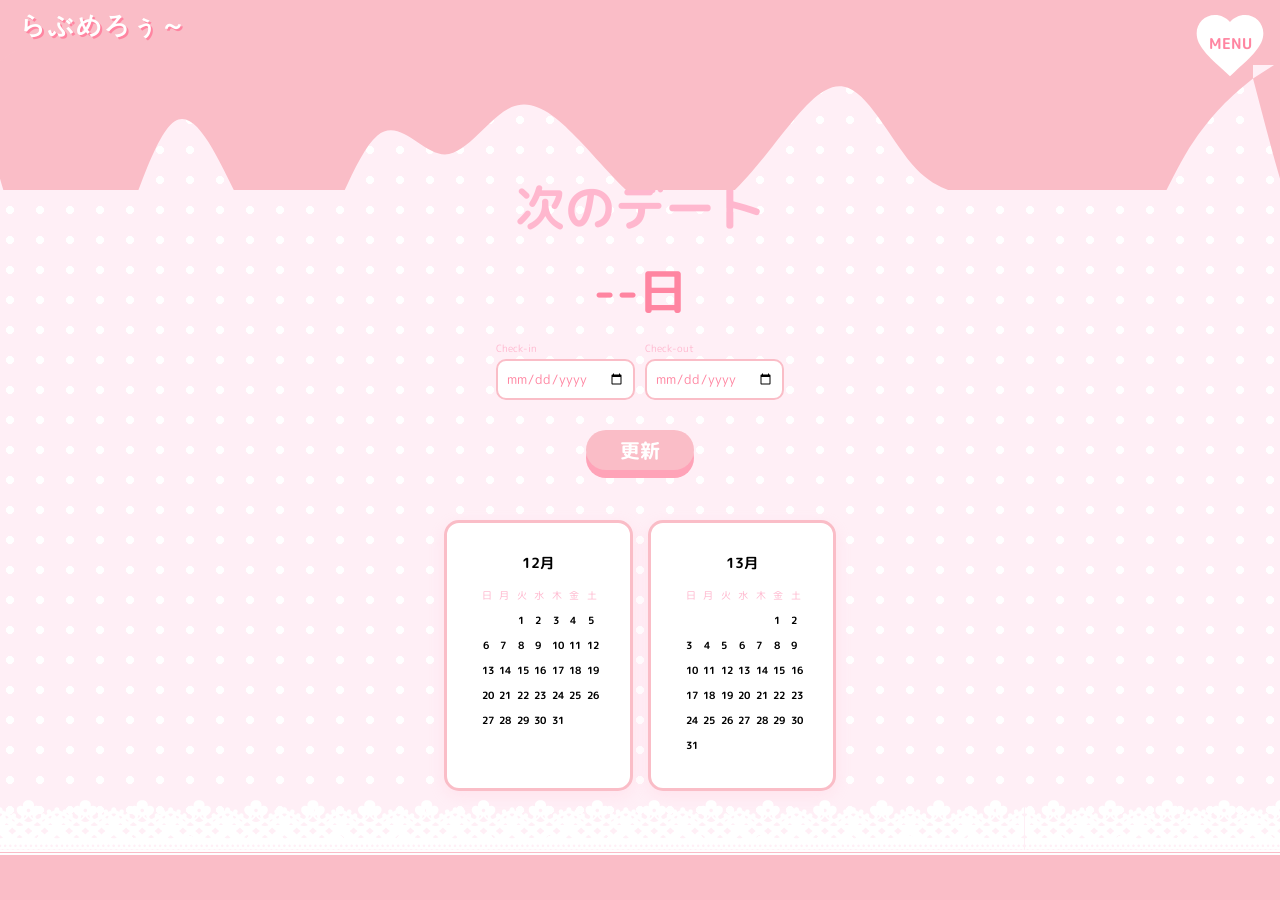
==== date.html @ 809a6133 "Add files via upload" ====
<!DOCTYPE html>
<html lang="ja">
<head>
    <meta charset="UTF-8">
    <meta name="viewport" content="width=device-width, initial-scale=1.0">
    <title>date 💗</title>
    <link href="https://fonts.googleapis.com/css2?family=M+PLUS+Rounded+1c:wght@500;700&display=swap" rel="stylesheet">
    <link rel="stylesheet" href="style.css">
</head>

<body class="date-page">
<header class="home-top-header">
    <div class="home-header-content">
        <span class="home-header-title">らぶめろぅ～</span>
    </div>
    <button id="open-menu-btn" class="menu-open-button">MENU</button>
</header>

<div id="menu-modal" class="menu-overlay">
    <div class="menu-window">
        <h2 class="menu-title">Menu</h2>
        <ul class="menu-list">
            <li><a href="home.html" class="current">ホーム</a></li>
            <li><a href="date.html" class="current">次のデート</a></li>
            <li><a href="#">行きたいところ</a></li>
            <li><a href="#">思い出</a></li>
            <li><a href="#">目標</a></li>
            <li><a href="#">貯金</a></li>
            <li><a href="#">プロフ</a></li>
            <li><a href="#">お問い合わせ</a></li>
        </ul>
        <button id="close-btn" class="close-circle">×</button>
    </div>
</div>

<main class="date-main">
    <p class="countdown-label">次のデート</p>
    
    <div class="countdown-card">
        <p class="countdown-days"><span id="days-left">--</span>日</p>
        <div class="booking-inputs">
            <div class="input-group">
                <label>Check-in</label>
                <input type="date" id="check-in">
            </div>
            <div class="input-group">
                <label>Check-out</label>
                <input type="date" id="check-out">
            </div>
        </div>
        <button onclick="updateCountdown()" class="update-btn" id="update-btn">更新</button>
        <div class="calendar-wrapper">
            <div id="calendar-1" class="calendar-box">1月（仮）</div>
            <div id="calendar-2" class="calendar-box">2月（仮）</div>
        </div>
    </div>
</main>

<div class="bottom-lace"></div>
<div class="bottom-header"></div>

<script>
    const openBtn = document.getElementById('open-menu-btn');
    const closeBtn = document.getElementById('close-btn');
    const menuModal = document.getElementById('menu-modal');

    openBtn.addEventListener('click', () => { menuModal.style.display = 'flex'; });
    closeBtn.addEventListener('click', () => { menuModal.style.display = 'none'; });

    menuModal.addEventListener('click', (e) => {
        if (e.target === menuModal) menuModal.style.display = 'none';
    });

    // 🌸 カレンダーの中身を自動で作る魔法
function createCalendar(id, year, month) {
    const wrapper = document.getElementById(id);
    if (!wrapper) return;

    const date = new Date(year, month, 1);
    const monthName = (month + 1) + "月"; // 1月、2月という表示
    
    let html = `<h4 style="margin:0 0 10px 0; font-size:14px;">${monthName}</h4>`;
    html += '<table style="width:100%; border-collapse:collapse; font-size:10px;">';
    html += '<tr style="color:#ffb7ce;"><td>日</td><td>月</td><td>火</td><td>水</td><td>木</td><td>金</td><td>土</td></tr><tr>';

    // 1日の曜日まで空白を作る
    for (let i = 0; i < date.getDay(); i++) {
        html += '<td></td>';
    }

    // 日にちを埋める
    const currentMonth = date.getMonth();
    while (date.getMonth() === currentMonth) {
        if (date.getDay() === 0 && date.getDate() !== 1) {
            html += '</tr><tr>';
        }
        html += `<td style="padding:4px; font-weight:bold;">${date.getDate()}</td>`;
        date.setDate(date.getDate() + 1);
    }
    html += '</tr></table>';
    wrapper.innerHTML = html;
}

// ✨ ページが読み込まれたら実行するよ！
    window.onload = function() {
    const today = new Date();
    // 1つ目の箱に今月、2つ目の箱に翌月を表示
    createCalendar('calendar-1', today.getFullYear(), today.getMonth());
    createCalendar('calendar-2', today.getFullYear(), today.getMonth() + 1);
};

// 🌸 日付のカウントダウンを計算する魔法（これを追加！）
function updateCountdown() {
    const checkIn = document.getElementById('check-in').value;
    if (!checkIn) {
        alert("日付を選んでね！💗");
        return;
    }

    const targetDate = new Date(checkIn);
    const today = new Date();
    
    // 時刻を 00:00:00 にリセットして「日にち」だけで計算するよ
    today.setHours(0, 0, 0, 0);
    targetDate.setHours(0, 0, 0, 0);

    // 💡 ミリ秒の差を計算して、日にちに変換！
    const diffTime = targetDate - today;
    const diffDays = Math.ceil(diffTime / (1000 * 60 * 60 * 24));

    const display = document.getElementById('days-left');
    
    if (diffDays > 0) {
        display.innerText = diffDays;
    } else if (diffDays === 0) {
        display.innerText = "0 (今日だよ！)";
    } else {
        display.innerText = "--";
        alert("過去の日付になっちゃってるよ💦");
    }
}
</script>
</body>
</html>
---- style.css ----
@charset "UTF-8";
/*🩷ー🩷ー🩷ー🩷ー🩷ー🩷ー🩷ー🩷ー🩷ー🩷ー🩷ー🩷ー🩷ー🩷ー🩷ー🩷ー🩷ー🩷ー🩷*/

/*ーーーーーーー*/
/*🟥全ページ🟥*/
/*ーーーーーーー*/

/*🩷ー🩷ー🩷ー🩷ー🩷ー🩷ー🩷ー🩷ー🩷ー🩷ー🩷ー🩷ー🩷ー🩷ー🩷ー🩷ー🩷ー🩷ー🩷*/
/*🟦サイト全体の文字を全部かわいくする魔法*/
* {
    /*👇余計な隙間を全部ゼロにするーーーーーーーーーーー👇*/
    margin: 0;
    padding: 0;
    box-sizing: border-box;
    /*🟨ーーーーーーーーーーーーーーーーーーーーーーー🟨*/

    /*👇フォントを可愛くーーーーーーーーーーーーーーー👇*/
    font-family: 'M PLUS Rounded 1c', "Hiragino Maru Gothic ProN", "Meiryo", sans-serif;
    /*🟨ーーーーーーーーーーーーーーーーーーーーーーー🟨*/
}

/*🟦マウスの矢印をハートにする魔法*/
html, body {
    /* ネットで拾った可愛いハートの画像（.cur または .png）を指定してね */
    /* 32pxくらいの小さい画像がおすすめ！ */
    cursor: url('image/miku01a.ani'), auto;
}

/*🟦ボタンの上で「指マーク」 */
button, input, a {
    cursor: pointer;
}
/*🩷ー🩷ー🩷ー🩷ー🩷ー🩷ー🩷ー🩷ー🩷ー🩷ー🩷ー🩷ー🩷ー🩷ー🩷ー🩷ー🩷ー🩷ー🩷*/

/*ーーーーーーーー*/
/*🟥indx.html🟥*/
/*ーーーーーーーー*/

/*🩷ー🩷ー🩷ー🩷ー🩷ー🩷ー🩷ー🩷ー🩷ー🩷ー🩷ー🩷ー🩷ー🩷ー🩷ー🩷ー🩷ー🩷ー🩷*/
/*🟦背景*/
body.login-page {
    /*👇背景の色ーーーーーーーーーーーーーーーーーーー👇*/
    background-color: #ffeff6;
    /*🟨ーーーーーーーーーーーーーーーーーーーーーーー🟨*/

    /*👇画面の上下左右、どこにも隙間がないピンクの空間👇*/
    margin: 0;     /*外側の余白をゼロに*/
    padding: 0;    /*内側の余白をゼロに*/
    width: 100%;   /*横幅をいっぱいに*/
    height: 100vh; /*高さを画面に合わせる*/
    /*🟨ーーーーーーーーーーーーーーーーーーーーーーー🟨*/

    /*👇Flexboxー自動で真ん中寄せ・整列ーセットーーー👇*/
    display: flex;           /*レイアウトの自由な並べ替えできるようになる */
    flex-direction: column;  /*中身を「縦」に並べる*/
    justify-content: center; /*★左右のど真ん中に並べる*/
    align-items: center;     /*★上下のど真ん中に並べる*/
    padding-top: 20px;       /*箱の内側の上のスキマ（余白）*/
    padding-bottom: 20px;    /*箱の内側の下のスキマ（余白）*/
    gap: 0px;                /*各パーツの間のスキマ */
    /*🟨ーーーーーーーーーーーーーーーーーーーーーーー🟨*/

    /*👇白い水玉模様（ドット）をつくるーーーーーーーー👇*/
    /*radial-gradient：円形のグラデーション*/
    /*#ffffff 20%：白い水玉模様の水玉の部分*/
    /*transparent 20%：透明な部分。これによって背景のピンクが見える*/
    background-image: radial-gradient(#ffffff 20%, transparent 20%);
    background-size: 30px 30px;   /*水玉模様の大きさ 上下、左右*/
    background-position: center;  /*水玉模様のスタート位置　真ん中から*/
    background-repeat: repeat;    /*水玉模様を縦にも横にも繰り返す*/
    background-attachment: fixed; /*画面に固定してスクロールしても動かないようにする*/
    /*🟨ーーーーーーーーーーーーーーーーーーーーーーー🟨*/
}
/*🩷ー🩷ー🩷ー🩷ー🩷ー🩷ー🩷ー🩷ー🩷ー🩷ー🩷ー🩷ー🩷ー🩷ー🩷ー🩷ー🩷ー🩷ー🩷*/

/*🩷ー🩷ー🩷ー🩷ー🩷ー🩷ー🩷ー🩷ー🩷ー🩷ー🩷ー🩷ー🩷ー🩷ー🩷ー🩷ー🩷ー🩷ー🩷*/
/*🟦看板（ヘッダー）の中の文字*/
.header-title {
    color: white;
    font-size: 25px;
    font-weight: bold;
    font-family: 'Courier New', Courier, monospace; /* ちょっとレトロなフォント */
    letter-spacing: 2px;
    text-shadow: 2px 2px 0px #ff85a1; /* 文字にピンクの影をつけてクッキリ */
}

/*🟦一番上の看板（ヘッダー）*/
.top-header {
    /*👇看板の場所決めーセットーーーーーーーーーーーー👇*/
    position: fixed; /*画面のその場所にパーツを固定する*/
    top: 0;
    left: 0;
    /*🟨ーーーーーーーーーーーーーーーーーーーーーーー🟨*/

    /*👇看板の大きさと色ーーーーーーーーーーーーーーー👇*/
    width: 100%;                         /*看板の横幅*/
    height: 50px;                        /*看板の高さ*/
    background-color: #fabdc7;         /*看板の背景色*/
    border-bottom: 5px double #ffffff; /*看板の下のフチに線を引く*/
    /*🟨ーーーーーーーーーーーーーーーーーーーーーーー🟨*/

    /*👇Flexboxー自動で真ん中寄せ・整列ーセットーーー👇*/
    display: flex;                       /*きれいに並べる*/
    justify-content: center;             /*★左右のど真ん中に並べる*/
    align-items: center;                 /*★上下のど真ん中に並べる*/
    z-index: 1000;                       /*重なり順（手前か奥か） 数字が大きいほど手前*/
    /*🟨ーーーーーーーーーーーーーーーーーーーーーーー🟨*/
}

/*🟦一番下の看板（ヘッダー）*/
.bottom-header {
    /*👇看板の場所決めーセットーーーーーーーーーーーー👇*/
    position: fixed; /*画面のその場所にパーツを固定する*/
    bottom: 0;
    left: 0;
    /*🟨ーーーーーーーーーーーーーーーーーーーーーーー🟨*/

    /*👇看板の大きさと色ーーーーーーーーーーーーーーー👇*/
    width: 100%;
    height: 50px;
    background-color: #fabdc7;
    border-top: 5px double #ffffff; /* 💡 上側に白い線を引く */
    /*🟨ーーーーーーーーーーーーーーーーーーーーーーー🟨*/

    /*👇Flexboxー自動で真ん中寄せ・整列ーセットーーー👇*/
    display: flex;                       /*きれいに並べる*/
    justify-content: center;             /*★左右のど真ん中に並べる*/
    align-items: center;                 /*★上下のど真ん中に並べる*/
    z-index: 1000;                       /*重なり順（手前か奥か） 数字が大きいほど手前*/
    /*🟨ーーーーーーーーーーーーーーーーーーーーーーー🟨*/
}

/*🩷ー🩷ー🩷ー🩷ー🩷ー🩷ー🩷ー🩷ー🩷ー🩷ー🩷ー🩷ー🩷ー🩷ー🩷ー🩷ー🩷ー🩷ー🩷*/

/*🩷ー🩷ー🩷ー🩷ー🩷ー🩷ー🩷ー🩷ー🩷ー🩷ー🩷ー🩷ー🩷ー🩷ー🩷ー🩷ー🩷ー🩷ー🩷*/
/*🟦看板の「下」にレースをつける*/
.top-lace {
    /*👇レースの場所決めーセットーーーーーーーーーーー👇*/
    position: fixed;      /* 画面に固定する魔法 */
    top: 50px;
    left: 0;
    z-index: 1100;        /*重なり順（手前か奥か） 数字が大きいほど手前*/
    /*🟨ーーーーーーーーーーーーーーーーーーーーーーー🟨*/

    /*👇レースの見せ方セットーーーーーーーーーーーーー👇*/
    width: 100%;          /* 横幅いっぱい */
    height: 50px;         /* レースの高さ*/
    background-image: url("image/Lace.png");
    background-repeat: repeat-x; /*レースをX（横）に繰り返す*/
    background-size: auto 100%;  /*レースの高さを指定したエリアにピッタリ合わせる*/
    /*🟨ーーーーーーーーーーーーーーーーーーーーーーー🟨*/
    
    transform: scaleY(-1); /*上下に反転*/
    pointer-events: none; /* マウスが当たってもここには何もないと判断する*/
}

/*🟦看板の「上」にレースをつける*/
.bottom-lace {
    /*👇レースの場所決めーセットーーーーーーーーーーー👇*/
    position: fixed;      /* 画面に固定する魔法 */
    bottom: 50px;
    left: 0;
    z-index: 1100;        /*重なり順（手前か奥か） 数字が大きいほど手前*/
    /*🟨ーーーーーーーーーーーーーーーーーーーーーーー🟨*/

    /*👇レースの見せ方セットーーーーーーーーーーーーー👇*/
    width: 100%;          /* 横幅いっぱい */
    height: 50px;         /* レースの高さ*/
    background-image: url("image/Lace.png");
    background-repeat: repeat-x; /*レースをX（横）に繰り返す*/
    background-size: auto 100%;  /*レースの高さを指定したエリアにピッタリ合わせる*/
    /*🟨ーーーーーーーーーーーーーーーーーーーーーーー🟨*/
    
    pointer-events: none; /* マウスが当たってもここには何もないと判断する*/
}
/*🩷ー🩷ー🩷ー🩷ー🩷ー🩷ー🩷ー🩷ー🩷ー🩷ー🩷ー🩷ー🩷ー🩷ー🩷ー🩷ー🩷ー🩷ー🩷*/

/*🩷ー🩷ー🩷ー🩷ー🩷ー🩷ー🩷ー🩷ー🩷ー🩷ー🩷ー🩷ー🩷ー🩷ー🩷ー🩷ー🩷ー🩷ー🩷*/
/*🟦GIFとリボンのグループ*/
.gif-ribbon-group {
    /*👇Flexboxー自動で真ん中寄せ・整列ーセットーーー👇*/
    display: flex;           /*中身（リボンとGIF）を横に並べる */
    justify-content: center; /*左右のど真ん中に並べる*/
    align-items: center;     /*上下のど真ん中に並べる*/
    gap: 50px;               /*リボンとGIFの間*/
    /*🟨ーーーーーーーーーーーーーーーーーーーーーーー🟨*/

    /*👇場所とサイズーーーーーーーーーーーーーーーーー👇*/
    width: 95%;              /* 画面の端っこにピッタリすぎないサイズ */
    max-width: 400px;        /* 大きくなりすぎない */
    margin: 20px auto;       /* 📦 箱そのものを画面の真ん中に置く！ */
    /*🟨ーーーーーーーーーーーーーーーーーーーーーーー🟨*/
}

/*🟦真ん中のGIF*/
.gif-container {
    /*👇大きさと死守する設定ーーーーーーーーーーーーー👇*/
    width: 35vw;       /* 画面の横幅の35%の大きさに！ */
    max-width: 150px;  /* でも150pxよりは大きくならない */
    height: 100px;     /* 高さは固定でもOK、または auto にしてみて */
    flex-shrink: 0;    /* マイメロちゃんは縮まないように死守！ */
    /*🟨ーーーーーーーーーーーーーーーーーーーーーーー🟨*/

    /*👇画像の設定ーーーーーーーーーーーーーーーーーー👇*/
    background-size: contain; /* 枠の中にピッタリ収める */
    background-repeat: no-repeat; /* 1回だけ表示 */
    background-position: center; /* 真ん中に置く */
    /*🟨ーーーーーーーーーーーーーーーーーーーーーーー🟨*/

    /*👇余白の設定ーーーーーーーーーーーーーーーーーー👇*/
    /*margin；外側の隙間*/
    /*padding：内側の隙間*/
    margin-top: 55px;
    margin-bottom: 55px;
    /*🟨ーーーーーーーーーーーーーーーーーーーーーーー🟨*/

    /*！画像は上下で好きなもの入れられるようにした！*/
}

/*🟦リボン*/
.deco-ribbon {
    /*👇大きさと伸縮の設定ーーーーーーーーーーーーーー👇*/
    width: 15vw;       /* 画面の横幅の15%の大きさに！ */
    max-width: 100px;  /* でも60pxよりは大きくならない */
    height: 60px;      /* 高さは固定でもOK、または auto にしてみて */
    flex-shrink: 1;    /* 苦しい時は縮んでね！という命令 */
    /*🟨ーーーーーーーーーーーーーーーーーーーーーーー🟨*/

    /*👇画像の設定ーーーーーーーーーーーーーーーーーー👇*/
    background-image: url('image/kawaiiribbon.png');
    background-size: contain;   /* 画像を箱の中に収める */
    background-repeat: no-repeat; /* 1つだけ表示する */
    background-position: center;
    /*🟨ーーーーーーーーーーーーーーーーーーーーーーー🟨*/

    /*👇リボンの色を染めてさらに光らせるーーーーーーー👇*/
    /*sepia(10%)：下地作り*/
    /*hue-rotate(300deg)：色変えのメイン魔法*/
    /*saturate(150%)：鮮やかさアップ*/
    /*drop-shadow(0 0 5px #ffb7ce)：光のベール*/
    filter: sepia(10%) hue-rotate(300deg) saturate(150%) drop-shadow(0 0 5px #ffb7ce);
    /*🟨ーーーーーーーーーーーーーーーーーーーーーーー🟨*/
}
/*🩷ー🩷ー🩷ー🩷ー🩷ー🩷ー🩷ー🩷ー🩷ー🩷ー🩷ー🩷ー🩷ー🩷ー🩷ー🩷ー🩷ー🩷ー🩷*/

/*🩷ー🩷ー🩷ー🩷ー🩷ー🩷ー🩷ー🩷ー🩷ー🩷ー🩷ー🩷ー🩷ー🩷ー🩷ー🩷ー🩷ー🩷ー🩷*/
/*🟦パスワード入力のカード*/
.login-box {
    /*👇大きさと場所ーーーーーーーーーーーーーーーーー👇*/
    width: 90%;                  /* スマホで見た時に画面からはみ出さないように */
    max-width: 380px;            /* パソコンで見ても大きくなりすぎないように */
    margin-top: 0px;
    /*パーツを動かすと周りのパーツもつられて動いちゃうけど自分だけちょっと横にズレることができる*/
    position: relative;
    /*🟨ーーーーーーーーーーーーーーーーーーーーーーー🟨*/

    /*👇見た目の設定ーーーーーーーーーーーーーーーーー👇*/
    background-color: #ffffff;  /* 白い箱の中の色*/
    border: 8px double #fabdc7; /* レトロな二重線 */
    border-radius: 40px;          /* ぐにゃっと丸く */
     /* ドリームコア風のパキッとした影 */
    box-shadow: 0 20px 50px rgba(250, 189, 199, 0.5);
    /*🟨ーーーーーーーーーーーーーーーーーーーーーーー🟨*/

    /*👇特殊な内枠と隙間ーーーーーーーーーーーーーーー👇*/
    outline: 4px solid #ffffff;
    outline-offset: -12px;
    padding: 30px 15px;           /* 箱の内側のゆとり */
    text-align: center;           /* 中の文字を全部真ん中に */
    /*🟨ーーーーーーーーーーーーーーーーーーーーーーー🟨*/
}

/*🟦文字*/
h1 {
    /*👇色と大きさーーーーーーーーーーーーーーーーーー👇*/
    color: #ffa3b8;
    font-weight: bold;
    /*🟨ーーーーーーーーーーーーーーーーーーーーーーー🟨*/

    /*👇フォントの設定ーーーーーーーーーーーーーーーー👇*/
    font-size: 26px;
    /*🟨ーーーーーーーーーーーーーーーーーーーーーーー🟨*/

    /*👇下のパーツとの距離ーーーーーーーーーーーーーー👇*/
    margin-bottom: 30px;
    /*🟨ーーーーーーーーーーーーーーーーーーーーーーー🟨*/
}

/*🟦入力欄*/
input[type="text"]#pass-field {
    /*👇入力欄のサイズと色ーーーーーーーーーーーーーー👇*/
    width: 100%;                 /*.login-boxの横幅いっぱいに広がる*/
    padding: 15px;               /*入力欄の内側に10pxの間をつくる*/
    border-radius: 30px;
    box-sizing: border-box; /* 💡 横幅100%でも、はみ出さないように守るお守り */
    /*🟨ーーーーーーーーーーーーーーーーーーーーーーー🟨*/

    /*👇文字と入力設定ーーーーーーーーーーーーーーーー👇*/
    font-size: 16px;             /**入力する文字の大きさ*/
    text-align: center;
    outline: none;               /* クリックした時の青い枠線を消すよ */
    ime-mode: active;      /* 日本語入力を最初からオンにする設定 */
    /*🟨ーーーーーーーーーーーーーーーーーーーーーーー🟨*/

    /*👇入力欄色ーーーーーーーーーーーーーーーーーーー👇*/
    background-color: #ffffff; /*入力欄の中身を白く*/
    border: 3px solid #fabdc7; /* 点線にして手作り感を出すよ */
    color: #ff85a1;            /*入力欄の縁の色*/
    /*🟨ーーーーーーーーーーーーーーーーーーーーーーー🟨*/
}

/*🟦入力ボタン*/
#login-btn {
    /*👇形とサイズーーーーーーーーーーーーーーーーーー👇*/
    width: 25%;                     /*ボタンの横幅*/
    padding:5px;                    /*文字とフチの間のゆとり*/
    border-radius: 40px;            /*角を丸くする*/
    margin-top: 20px;
    cursor: pointer;                /* マウスを乗せると指マークになる */
    /*🟨ーーーーーーーーーーーーーーーーーーーーーーー🟨*/

    /*👇見た目と立体感ーーーーーーーーーーーーーーーー👇*/
    background-color: #fabdc7;
    color: white;                 /*文字の色*/
    font-size: 20px;                /*文字の大きさ*/
    font-weight: bold;              /*文字の太さ*/
    border: none;                   /*ブラウザが勝手につける黒い枠線を消す*/
    box-shadow: 0 8px 0 #ffa3b8;  /*立体的な厚み */
    /*🟨ーーーーーーーーーーーーーーーーーーーーーーー🟨*/

    /*👇押した感覚ーーーーーーーーーーーーーーーーーー👇*/
    transition: 0.1s;               /*ボタンを押したり離したりした時の動き*/
    /*🟨ーーーーーーーーーーーーーーーーーーーーーーー🟨*/
}

/*🟦ボタンを押したら沈む*/
#login-btn:active {
    /*👇下にずらす設定ーーーーーーーーーーーーーーーー👇*/
    transform: translateY(4px); /*押した瞬間に4px下に動かす */
    /*🟨ーーーーーーーーーーーーーーーーーーーーーーー🟨*/

    /*👇厚みの調整ーーーーーーーーーーーーーーーーーー👇*/
    box-shadow: 0 2px 0 #e8a2af;
    /*🟨ーーーーーーーーーーーーーーーーーーーーーーー🟨*/
}

/*🟦ヒントの文字*/
.hint {
    /*👇色とサイズーーーーーーーーーーーーーーーーーー👇*/
    color: #ffb7ce;
    font-size: 14px;
    margin-top: 5px;
    /*🟨ーーーーーーーーーーーーーーーーーーーーーーー🟨*/
}
/*🩷ー🩷ー🩷ー🩷ー🩷ー🩷ー🩷ー🩷ー🩷ー🩷ー🩷ー🩷ー🩷ー🩷ー🩷ー🩷ー🩷ー🩷ー🩷*/

/*ーーーーーーーー*/
/*🟥home.html🟥*/
/*ーーーーーーーー*/

/*🩷ー🩷ー🩷ー🩷ー🩷ー🩷ー🩷ー🩷ー🩷ー🩷ー🩷ー🩷ー🩷ー🩷ー🩷ー🩷ー🩷ー🩷ー🩷*/
/*🟦背景*/
body.home-page {
    /*👇背景の色ーーーーーーーーーーーーーーーーーーー👇*/
    background-color: #ffeff6;
    /*🟨ーーーーーーーーーーーーーーーーーーーーーーー🟨*/

    /*👇画面の上下左右、どこにも隙間がないピンクの空間👇*/
    margin: 0;     /*外側の余白をゼロに*/
    padding: 0;    /*内側の余白をゼロに*/
    width: 100%;   /*横幅をいっぱいに*/
    height: 100vh; /*高さを画面に合わせる*/
    /*🟨ーーーーーーーーーーーーーーーーーーーーーーー🟨*/

    /*👇Flexboxー自動で真ん中寄せ・整列ーセットーーー👇*/
    display: flex;           /*レイアウトの自由な並べ替えできるようになる */
    flex-direction: column;   /* 💡 中身を「縦」に並べる魔法 */
    justify-content: flex-start; /*左右（横）のど真ん中に並べる*/
    align-items: center;     /*上下（縦）のど真ん中に並べる*/
    padding-top: 20px;
    align-items: center;     /*上下（縦）のど真ん中に並べる*/ 
    gap: 0px;               /* 💡 各パーツの間のスキマ */
    /*🟨ーーーーーーーーーーーーーーーーーーーーーーー🟨*/

    /* 💡 看板としずくに被らないように、上に大きな通り道を作る */
    padding-top: 350px; 
    /* 💡 下の看板にも被らないように余白を作る */
    padding-bottom: 20px;

    /*👇白い水玉模様（ドット）をつくるーーーーーーーー👇*/
    /*radial-gradient：円形のグラデーション*/
    /*#ffffff 20%：白い水玉模様の水玉の部分*/
    /*transparent 20%：透明な部分。これによって背景のピンクが見える*/
    background-image: radial-gradient(#ffffff 20%, transparent 20%);
    background-size: 30px 30px;   /*水玉模様の大きさ 上下、左右*/
    background-position: center;  /*水玉模様のスタート位置　真ん中から*/
    background-repeat: repeat;    /*水玉模様を縦にも横にも繰り返す*/
    background-attachment: fixed; /*画面に固定してスクロールしても動かないようにする*/
    /*🟨ーーーーーーーーーーーーーーーーーーーーーーー🟨*/
}
/*🩷ー🩷ー🩷ー🩷ー🩷ー🩷ー🩷ー🩷ー🩷ー🩷ー🩷ー🩷ー🩷ー🩷ー🩷ー🩷ー🩷ー🩷ー🩷*/

/*🩷ー🩷ー🩷ー🩷ー🩷ー🩷ー🩷ー🩷ー🩷ー🩷ー🩷ー🩷ー🩷ー🩷ー🩷ー🩷ー🩷ー🩷ー🩷*/
/*🟦看板の中の文字*/
.home-header-title {
    /*👇文字のスタイルーーーーーーーーーーーーーーーー👇*/
    color: white;
    font-size: 25px;
    font-weight: bold;
    font-family: 'Courier New', Courier, monospace; /* ちょっとレトロなフォント */
    letter-spacing: 2px;
    text-shadow: 2px 2px 0px #ff85a1; /* 文字にピンクの影をつけてクッキリ */
    /*🟨ーーーーーーーーーーーーーーーーーーーーーーー🟨*/
}

/*🟦一番上の看板（ヘッダー）*/
.home-top-header {
    /*👇場所の設定ーーーーーーーーーーーーーーーーーー👇*/
    position: fixed;
    top: 0;
    left: 0;
    width: 100%;
    height: 50px; 
    z-index: 1000;
    /*🟨ーーーーーーーーーーーーーーーーーーーーーーー🟨*/

    /*👇見た目の設定ーーーーーーーーーーーーーーーーー👇*/
    background-color: #fabdc7;
    /*🟨ーーーーーーーーーーーーーーーーーーーーーーー🟨*/

    /*👇看板（ヘッダー）の文字ーーーーーーーーーーーー👇*/
    display: flex;
    justify-content: flex-start; /*左寄せにする*/
    padding-left: 20px;
    align-items: center;
    /*🟨ーーーーーーーーーーーーーーーーーーーーーーー🟨*/

    /* 下側に「看板と同じ色」の影を出すことで、隙間を塗りつぶすよ */
    box-shadow: 0 15px 0 #fabdc7;
}

/* 🟦とろ〜り*/
.home-top-header::after {
    content: "";
    position: absolute;

    /*👇大きさと場所の設定ーーーーーーーーーーーーーー👇*/
    top: 50px; 
    left: 0;
    width: 100%;
    height: 140px;
    z-index: -1000;
    /*🟨ーーーーーーーーーーーーーーーーーーーーーーー🟨*/ 
    
    /*👇色と形の設定ーーーーーーーーーーーーーーーーー👇*/
    background-image: url('data:image/svg+xml;utf8,<svg xmlns="http://www.w3.org/2000/svg" viewBox="0 0 1440 320"><path fill="%23fabdc7" fill-opacity="1" d="M0,32L12.6,80C25.3,128,51,224,76,266.7C101.1,309,126,299,152,245.3C176.8,192,202,96,227,80C252.6,64,278,128,303,176C328.4,224,354,256,379,229.3C404.2,203,429,117,455,96C480,75,505,117,531,117.3C555.8,117,581,75,606,64C631.6,53,657,75,682,101.3C707.4,128,733,160,758,176C783.2,192,808,192,834,176C858.9,160,884,128,909,96C934.7,64,960,32,985,42.7C1010.5,53,1036,107,1061,133.3C1086.3,160,1112,160,1137,170.7C1162.1,181,1187,203,1213,224C1237.9,245,1263,267,1288,245.3C1313.7,224,1339,160,1364,117.3C1389.5,75,1415,53,1427,42.7L1440,32L1440,0L1427.4,0C1414.7,0,1364,0,1339,0C1313.7,0,1288,0,1263,0C1237.9,0,1213,0,1187,0C1162.1,0,1137,0,1111,0C1086.3,0,1061,0,1035,0C1010.5,0,985,0,960,0C934.7,0,909,0,884,0C859.2,0,834,0,808,0C783.2,0,758,0,732,0C707.4,0,682,0,656,0C631.6,0,606,0,581,0C555.8,0,531,0,505,0C480,0,455,0,429,0C404.2,0,379,0,353,0C328.4,0,303,0,277,0C252.6,0,227,0,202,0C176.8,0,152,0,126,0C101,0,76,0,50,0C25,0,13,0L0,0Z"></path></svg>');
    background-size: cover;
    background-position: -27px top;
    /*🟨ーーーーーーーーーーーーーーーーーーーーーーー🟨*/
    
    /*👇動きの設定ーーーーーーーーーーーーーーーーーー👇*/
    animation: melt 5s infinite ease-in-out;
    transform-origin: top;
    /*🟨ーーーーーーーーーーーーーーーーーーーーーーー🟨*/
}

/* 🎬 動きの指示書（上下にゆらゆら） */
@keyframes melt {
    0%, 100% { transform: translateY(0); }
    50% { transform: translateY(12px); }
}
/*🩷ー🩷ー🩷ー🩷ー🩷ー🩷ー🩷ー🩷ー🩷ー🩷ー🩷ー🩷ー🩷ー🩷ー🩷ー🩷ー🩷ー🩷ー🩷*/

/*🩷ー🩷ー🩷ー🩷ー🩷ー🩷ー🩷ー🩷ー🩷ー🩷ー🩷ー🩷ー🩷ー🩷ー🩷ー🩷ー🩷ー🩷ー🩷*/
/* 💖 メニューボタンを右側に固定する魔法 */
/* 💖 MENUボタンを「真っ直ぐなハート」にする魔法 */
.menu-open-button {
    position: absolute;
    right: 5px;
    top: 90%;
    transform: translateY(-50%);
    
    /* 🎨 大きさを可愛く調整（45pxくらいが看板に合うよ！） */
    width: 90px;
    height: 80px;
    
    /* 🪄 ハートの形を「画像」として背景にセットする魔法 */
    /* これなら中身の文字は回転しないよ！ */
    background-image: url('data:image/svg+xml;utf8,<svg xmlns="http://www.w3.org/2000/svg" viewBox="0 0 24 24"><path fill="white" d="M12,21.35L10.55,20.03C5.4,15.36 2,12.28 2,8.5C2,5.42 4.42,3 7.5,3C9.24,3 10.91,3.81 12,5.09C13.09,3.81 14.76,3 16.5,3C19.58,3 22,5.42 22,8.5C22,12.28 18.6,15.36 13.45,20.04L12,21.35Z"/></svg>');
    background-size: contain;
    background-repeat: no-repeat;
    background-position: center;
    background-color: transparent; /* 背景を透明にしてハートだけ見せる */
    
    border: none;
    cursor: pointer;
    z-index: 1001;
    
    /* 📝 中の文字を真っ直ぐど真ん中に置く */
    display: flex;
    justify-content: center;
    align-items: center;
    color: #ff85a1;
    font-size: 15px; /* 文字を少し小さくして収める */
    font-weight: bold;
    padding-bottom: 5px;
    padding-top: 2px; /* 💡 ハートの形に合わせて少し下に下げると綺麗！ */
}

/* ポチッと押した時の動き */
.menu-open-button:active {
    transform: translateY(-50%) scale(0.9); /* 💡 押すと少し小さくなる可愛い動き */
}

/* 🌸 メニュー画面（モーダル）の見た目 */
.menu-overlay {
    position: fixed;
    top: 0;
    left: 0;
    width: 100%;
    height: 100%;
    background-color: rgba(255, 239, 246, 0.8); /* 透明感のあるピンク */
    z-index: 2000;
    display: none; /* 最初は隠しておく魔法！ */
    justify-content: center;
    align-items: center;
}

/* 🌸 メニューの白い窓 */
.menu-window {
    background: white;
    padding: 30px;
    border-radius: 40px;
    border: 8px double #fabdc7;
    text-align: center;
    position: relative;
    width: 85%;
    max-width: 300px;
    box-shadow: 0 10px 30px rgba(255, 133, 161, 0.3);
}

/* 🌸 メニューのタイトルとリスト */
.menu-title {
    color: #ff85a1;
    margin-bottom: 20px;
    font-size: 24px;
}

.menu-list {
    list-style: none; /* 点々を消す */
}

.menu-list li {
    margin: 15px 0;
}

.menu-list a {
    text-decoration: none; /* 下線を消す */
    color: #ffb7ce;
    font-weight: bold;
    font-size: 18px;
    transition: 0.3s;
}

/* 🌸 今いるページの文字を濃くして、前後にハートを出す魔法 */
.menu-list a.current {
    color: #ff85a1; /* 文字を少し濃いピンクに */
}

/* 💡 文字の前にハートを出す設定 */
.menu-list a.current::before {
    content: "💗 "; /* ハートを表示 */
}

/* 💡 文字の後ろにもハートを出したいならこれ！ */
.menu-list a.current::after {
    content: " 💗";
}

.menu-list a:hover {
    color: #ff85a1; /* マウスを乗せると濃くなる */
}

/* 🌸 閉じるボタン（×） */
.close-circle {
    margin-top: 20px;
    background: #fabdc7;
    color: white;
    border: none;
    width: 40px;
    height: 40px;
    border-radius: 50%;
    font-size: 20px;
    line-height: 40px;
    cursor: pointer;
}

/*🩷ー🩷ー🩷ー🩷ー🩷ー🩷ー🩷ー🩷ー🩷ー🩷ー🩷ー🩷ー🩷ー🩷ー🩷ー🩷ー🩷ー🩷ー🩷*/

/* 🏠 ホームページ（body）の設定を修正 */
body.home-page {
    background-color: #ffeff6;
    margin: 0;
    padding: 0;
    width: 100%;
    min-height: 100vh; /* 💡 heightじゃなくmin-heightにすると、中身が増えても大丈夫！ */
    
    display: flex;
    flex-direction: column;
    justify-content: flex-start; /* 💡 ど真ん中（center）から「上から順（start）」に変更！ */
    align-items: center;
    
    /* 💡 看板としずくに被らないように、上に大きな通り道を作る */
    padding-top: 180px; 
    /* 💡 下の看板にも被らないように余白を作る */
    padding-bottom: 70px; 
}

/* 🖼️ ポラロイド風の白い額縁（サイズアップ版！） */
.photo-frame {
    background-color: white;
    padding: 10px 10px 15px 10px; /* 下側の余白を少し増やしてポラロイド感をUP */
    border-radius: 12px;

    /* 💡 魔法：幅と高さを大きくしたよ！ */
    width: 400px;  /* 280px から 320px にアップ！ */
    height: 430px; /* 340px から 400px にアップ！ */

    display: flex;
    flex-direction: column;
    justify-content: flex-start;
    align-items: center;
    overflow: hidden;
}

/* 📷 写真とGIFの設定 */
.main-photo, .main-gif {
    width: 100%;
    
    /* 💡 魔法：写真部分の高さも 300px にアップ！ */
    height: 350px; 
    
    /* 💡 写真を歪ませずにきれいに切り抜く魔法（これは必須！） */
    object-fit: cover; 
    
    border-radius: 6px;
    border: 1px solid #eee;
}

/* 🖋️ 写真の下の文字 */
.photo-caption {
    margin-top: 15px;
    color: #ff85a1;
    font-family: 'Courier New', Courier, monospace;
    font-weight: bold;
    text-align: center;
}

/* 👇 GIF画像の設定 👇 */
.main-gif {
    display: block; /* 💡 今はGIFを表示するよ！ */
}

/* 👇 普通の写真の設定 👇 */
.main-photo {
    display: none; /* 💡 今は写真は隠しておく魔法（none）！ */
}

/* 🖋️ 写真の下の文字 */
.photo-caption {
    margin-top: 15px;
    color: #ff85a1;
    font-family: 'Courier New', Courier, monospace;
    font-weight: bold;
    text-align: center;
}

/* 🎀 記念日エリアのスタイル */
.anniversary-container {
    margin-top: 30px;
    text-align: center;
    line-height: 1.6; /* 💡 行の間隔を少し広げて読みやすく */
}

/* 1行目：付き合って */
.anniversary-label {
    color: #ffb7ce;
    font-size: 30px;
    font-weight: bold;
}

/* 2行目：〇年〇か月〇日 */
.anniversary-days {
    color: #ff85a1;
    font-size: 50px; /* 💡 ここを一番大きく！ */
    font-weight: bold;
    margin: 5px 0;
}

/* 3行目：なかよし */
.love-status {
    color: #ffb7ce;
    font-size: 14px;
    letter-spacing: 2px;
}

/*ーーーーーーーー*/
/*🟥date.html🟥*/
/*ーーーーーーーー*/
/*🟦背景*/
body.date-page {
    /*👇背景の色ーーーーーーーーーーーーーーーーーーー👇*/
    background-color: #ffeff6;
    /*🟨ーーーーーーーーーーーーーーーーーーーーーーー🟨*/

    /*👇画面の上下左右、どこにも隙間がないピンクの空間👇*/
    margin: 0;     /*外側の余白をゼロに*/
    padding: 0;    /*内側の余白をゼロに*/
    width: 100%;   /*横幅をいっぱいに*/
    height: 100vh; /*高さを画面に合わせる*/
    /*🟨ーーーーーーーーーーーーーーーーーーーーーーー🟨*/

    overflow: hidden; /* 💡 画面からはみ出さないように念のためのお守り */

    /*👇Flexboxー自動で真ん中寄せ・整列ーセットーーー👇*/
    display: flex;           /*レイアウトの自由な並べ替えできるようになる */
    flex-direction: column;   /* 💡 中身を「縦」に並べる魔法 */
    justify-content: flex-start; /*左右（横）のど真ん中に並べる*/
    align-items: center;     /*上下（縦）のど真ん中に並べる*/
    padding-top: 20px;
    align-items: center;     /*上下（縦）のど真ん中に並べる*/ 
    gap: 0px;               /* 💡 各パーツの間のスキマ */
    /*🟨ーーーーーーーーーーーーーーーーーーーーーーー🟨*/

    /* 💡 看板としずくに被らないように、上に大きな通り道を作る */
    padding-top: 130px; 
    /* 💡 下の看板にも被らないように余白を作る */
    padding-bottom: 20px;

    /*👇白い水玉模様（ドット）をつくるーーーーーーーー👇*/
    /*radial-gradient：円形のグラデーション*/
    /*#ffffff 20%：白い水玉模様の水玉の部分*/
    /*transparent 20%：透明な部分。これによって背景のピンクが見える*/
    background-image: radial-gradient(#ffffff 20%, transparent 20%);
    background-size: 30px 30px;   /*水玉模様の大きさ 上下、左右*/
    background-position: center;  /*水玉模様のスタート位置　真ん中から*/
    background-repeat: repeat;    /*水玉模様を縦にも横にも繰り返す*/
    background-attachment: fixed; /*画面に固定してスクロールしても動かないようにする*/
    /*🟨ーーーーーーーーーーーーーーーーーーーーーーー🟨*/
}

.countdown-label {
    font-size: 50px; /* 💡 50pxは大きすぎたから、少し小さくしてスペース確保 */
    margin-top: 40px;
    margin-bottom: 10px;
    text-align: center;
}

/* 📒 カードの枠を消して、中身の並びだけを整えるよ */
.countdown-card {
    background: transparent; /* 💡 背景を透明に！ */
    border: none;             /* 💡 二重線を消す！ */
    box-shadow: none;         /* 💡 影も消す！ */
    
    width: 95%;
    max-width: 600px;
    padding: 0;               /* 余白をゼロにしてスッキリ */
    text-align: center;
    margin-left: auto;
    margin-right: auto;
}

/* 📒 カウントダウン部分 */
.countdown-days {
    font-size: 40px; /* 💡 48pxから少しだけ小さく */
    margin-bottom: 15px;
}

/* 💡 文字のスタイル */
.countdown-label { 
    color: #ffb7ce; 
    font-weight: bold; 
}

.countdown-days {
    color: #ff85a1;
    font-size: 48px;
    font-weight: bold;
}

/* 🏨 ホテル予約風の入力エリア */
.booking-inputs {
    display: flex;
    justify-content: center;
    align-items: flex-end;
    gap: 10px;
    margin-bottom: 30px;
    flex-wrap: wrap;
}

.input-group { 
    display: flex; 
    flex-direction: column; 
    text-align: left; 
}

.input-group label { 
    font-size: 10px; 
    color: #ffb7ce; 
    margin-bottom: 3px; 
}

/* 🏨 入力エリアを少しだけ目立たせる */
.input-group input {
    background-color: white; /* 💡 入力欄は白くして読みやすく */
    border: 2px solid #fabdc7;
    border-radius: 10px;
    padding: 8px;
    color: #ff85a1;
}

.update-btn {
    /*👇形とサイズーーーーーーーーーーーーーーーーーー👇*/
    width: 25%;                     /*ボタンの横幅*/
    padding:5px;                    /*文字とフチの間のゆとり*/
    border-radius: 40px;            /*角を丸くする*/
    margin-top: 20px;
    cursor: pointer;                /* マウスを乗せると指マークになる */
    /*🟨ーーーーーーーーーーーーーーーーーーーーーーー🟨*/

    /*👇見た目と立体感ーーーーーーーーーーーーーーーー👇*/
    background-color: #fabdc7;
    color: white;                 /*文字の色*/
    font-size: 20px;                /*文字の大きさ*/
    font-weight: bold;              /*文字の太さ*/
    border: none;                   /*ブラウザが勝手につける黒い枠線を消す*/
    box-shadow: 0 8px 0 #ffa3b8;  /*立体的な厚み */
    /*🟨ーーーーーーーーーーーーーーーーーーーーーーー🟨*/

    /*👇押した感覚ーーーーーーーーーーーーーーーーーー👇*/
    transition: 0.1s;               /*ボタンを押したり離したりした時の動き*/
    /*🟨ーーーーーーーーーーーーーーーーーーーーーーー🟨*/

    /* (今の設定にこれらをプラス) */
    display: block;
    margin: 10px auto 40px; /* 上に10px、左右は自動（真ん中）、下に40px */
}

/*🟦ボタンを押したら沈む*/
#update-btn:active {
    /*👇下にずらす設定ーーーーーーーーーーーーーーーー👇*/
    transform: translateY(4px); /*押した瞬間に4px下に動かす */
    /*🟨ーーーーーーーーーーーーーーーーーーーーーーー🟨*/

    /*👇厚みの調整ーーーーーーーーーーーーーーーーーー👇*/
    box-shadow: 0 2px 0 #e8a2af;
    /*🟨ーーーーーーーーーーーーーーーーーーーーーーー🟨*/
}

/* 📅 カレンダー2か月分を真ん中に並べる魔法 */
.calendar-wrapper {
    display: flex;
    flex-direction: row;     /* 💡 横並びをキープ */
    justify-content: center; /* 💡 これで2つまとめて真ん中に寄せる！ */
    
    /* 💡 カレンダー同士の隙間を少し狭く（例: 15px → 8px） */
    gap: 15px; 
    
    width: 100%;
    margin-top: 60px; /* 上との隙間を少し詰める */
    padding: 20px;  /* 画面端との隙間 */
    box-sizing: border-box;
}

.calendar-box {
    background: white;
    border: 3px solid #fabdc7;
    border-radius: 15px;
    padding: 30px; /* 💡 中の余白を少し詰める */
    margin-top: -30px;

    /* 💡 魔法：2つのカレンダーが画面幅（約320px〜）に収まるように幅を調整 */
    /* 計算：(100% - 隙間8px) / 2 */
    width: 52%; 
    max-width: 200px; /* PCとかで広がりすぎないように */
    
    box-shadow: 0 5px 15px rgba(255, 183, 206, 0.2);
    box-sizing: border-box;
}

/* 📅 カレンダーの表の設定 */
.calendar-box table {
    margin: 0 auto;       /* 💡 左右の余白を自動にして真ん中へ */
    width: 100%;          /* 💡 箱いっぱいに広げる */
    border-collapse: collapse;
    /* 💡 【重要】各マスの幅を強制的に均等にする魔法 */
    table-layout: fixed; 
}

/* 📅 曜日と数字のテキストを真ん中に寄せる */
.calendar-box table td {
    text-align: center; /* 💡 これが「真ん中」の合図！ */
    padding: 5px !important;
    vertical-align: middle;
}

/* 📅 月のタイトル（3月、4月）も真ん中に */
.calendar-box h4 {
    text-align: center;
}
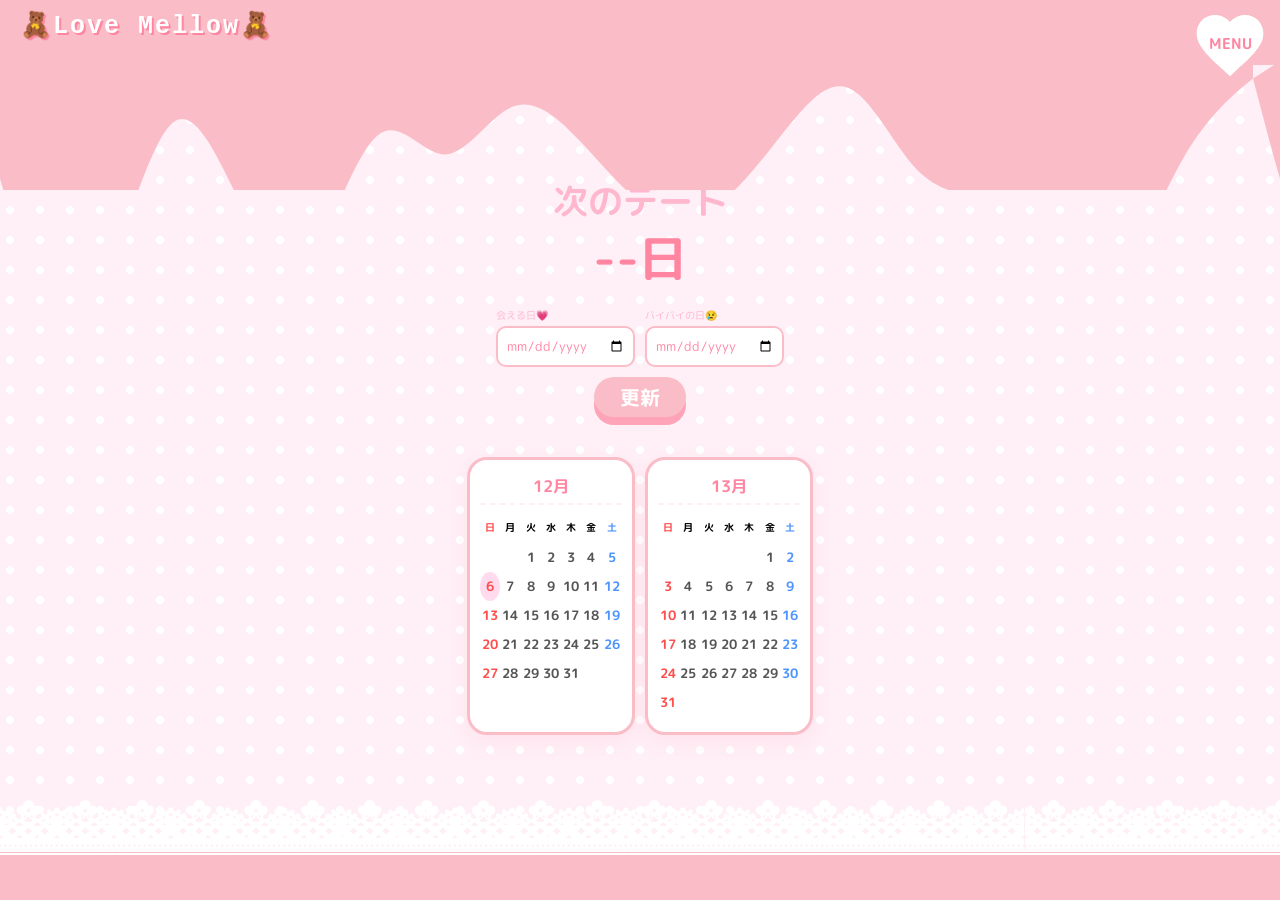
==== commit e32bb973: "Add files via upload" ====
--- a/date.html
+++ b/date.html
@@ -11,7 +11,7 @@
 <body class="date-page">
 <header class="home-top-header">
     <div class="home-header-content">
-        <span class="home-header-title">らぶめろぅ～</span>
+        <span class="home-header-title">🧸Love Mellow🧸</span>
     </div>
     <button id="open-menu-btn" class="menu-open-button">MENU</button>
 </header>
@@ -40,11 +40,11 @@
         <p class="countdown-days"><span id="days-left">--</span>日</p>
         <div class="booking-inputs">
             <div class="input-group">
-                <label>Check-in</label>
+                <label>会える日💗</label>
                 <input type="date" id="check-in">
             </div>
             <div class="input-group">
-                <label>Check-out</label>
+                <label>バイバイの日😢</label>
                 <input type="date" id="check-out">
             </div>
         </div>
@@ -76,68 +76,108 @@
     const wrapper = document.getElementById(id);
     if (!wrapper) return;
 
+    // 🏨 選ばれているデート期間を取得
+    const checkInVal = document.getElementById('check-in').value;
+    const checkOutVal = document.getElementById('check-out').value;
+    const checkInDate = checkInVal ? new Date(checkInVal).setHours(0,0,0,0) : null;
+    const checkOutDate = checkOutVal ? new Date(checkOutVal).setHours(0,0,0,0) : null;
+
     const date = new Date(year, month, 1);
-    const monthName = (month + 1) + "月"; // 1月、2月という表示
+    const monthName = (month + 1) + "月"; 
     
-    let html = `<h4 style="margin:0 0 10px 0; font-size:14px;">${monthName}</h4>`;
-    html += '<table style="width:100%; border-collapse:collapse; font-size:10px;">';
-    html += '<tr style="color:#ffb7ce;"><td>日</td><td>月</td><td>火</td><td>水</td><td>木</td><td>金</td><td>土</td></tr><tr>';
+    let html = `<h4>${monthName}</h4>`;
+    html += '<table>';
+    html += '<tr><td style="color:#ff4d4d;">日</td><td>月</td><td>火</td><td>水</td><td>木</td><td>金</td><td style="color:#4d94ff;">土</td></tr><tr>';
 
-    // 1日の曜日まで空白を作る
-    for (let i = 0; i < date.getDay(); i++) {
-        html += '<td></td>';
-    }
+    for (let i = 0; i < date.getDay(); i++) { html += '<td></td>'; }
 
-    // 日にちを埋める
     const currentMonth = date.getMonth();
+    const today = new Date().setHours(0,0,0,0);
+
     while (date.getMonth() === currentMonth) {
-        if (date.getDay() === 0 && date.getDate() !== 1) {
-            html += '</tr><tr>';
+        if (date.getDay() === 0 && date.getDate() !== 1) { html += '</tr><tr>'; }
+
+        const currentTime = date.getTime();
+        
+        // 🎨 デート期間中かチェック
+        let dateClass = "";
+        if (checkInDate && checkOutDate) {
+            if (currentTime >= checkInDate && currentTime <= checkOutDate) {
+                dateClass = "class='date-highlight'";
+            }
+        } else if (checkInDate && currentTime === checkInDate) {
+            dateClass = "class='date-highlight'";
         }
-        html += `<td style="padding:4px; font-weight:bold;">${date.getDate()}</td>`;
+
+        // 曜日ごとの色
+        let color = "#555"; 
+        if (date.getDay() === 0) color = "#ff4d4d"; 
+        if (date.getDay() === 6) color = "#4d94ff"; 
+
+        // 今日だけ丸をつける
+        let bgStyle = (currentTime === today) ? "background:#ffdbed; border-radius:50%;" : "";
+
+        html += `<td ${dateClass} style="color:${color}; ${bgStyle}">${date.getDate()}</td>`;
         date.setDate(date.getDate() + 1);
     }
     html += '</tr></table>';
     wrapper.innerHTML = html;
 }
-
-// ✨ ページが読み込まれたら実行するよ！
-    window.onload = function() {
+// 🌸 ページを開いた時に「記憶」を呼び出す魔法
+window.onload = function() {
     const today = new Date();
-    // 1つ目の箱に今月、2つ目の箱に翌月を表示
+    
+    // 1. カレンダーを表示
     createCalendar('calendar-1', today.getFullYear(), today.getMonth());
     createCalendar('calendar-2', today.getFullYear(), today.getMonth() + 1);
+
+    // 2. 貯金箱から日付を読み出す
+    const savedCheckIn = localStorage.getItem('myDate_checkIn');
+    const savedCheckOut = localStorage.getItem('myDate_checkOut');
+
+    // 3. もし記憶があったら、入力欄に入れて再計算する
+    if (savedCheckIn) {
+        document.getElementById('check-in').value = savedCheckIn;
+        if (savedCheckOut) document.getElementById('check-out').value = savedCheckOut;
+        updateCountdown(); // 💗マークと残り日数を自動で出す
+    }
 };
 
-// 🌸 日付のカウントダウンを計算する魔法（これを追加！）
+// 🌸 「更新」ボタンを押した時に「記憶」させる魔法
 function updateCountdown() {
     const checkIn = document.getElementById('check-in').value;
+    const checkOut = document.getElementById('check-out').value;
+
     if (!checkIn) {
         alert("日付を選んでね！💗");
         return;
     }
 
+    // 🌟 貯金箱に保存する！
+    localStorage.setItem('myDate_checkIn', checkIn);
+    localStorage.setItem('myDate_checkOut', checkOut);
+
     const targetDate = new Date(checkIn);
     const today = new Date();
-    
-    // 時刻を 00:00:00 にリセットして「日にち」だけで計算するよ
     today.setHours(0, 0, 0, 0);
     targetDate.setHours(0, 0, 0, 0);
 
-    // 💡 ミリ秒の差を計算して、日にちに変換！
     const diffTime = targetDate - today;
     const diffDays = Math.ceil(diffTime / (1000 * 60 * 60 * 24));
 
     const display = document.getElementById('days-left');
-    
-    if (diffDays > 0) {
-        display.innerText = diffDays;
-    } else if (diffDays === 0) {
-        display.innerText = "0 (今日だよ！)";
-    } else {
-        display.innerText = "--";
-        alert("過去の日付になっちゃってるよ💦");
-    }
+    // 🌸 updateCountdown 関数の中を探してね
+if (diffDays > 0) {
+    // 💡 ここ！ innerText をこれに書き換えるよ
+    display.innerHTML = `<small style="font-size: 0.5em; vertical-align: middle; margin-right: 5px;">あと</small>${diffDays}`;
+} else if (diffDays === 0) {
+    display.innerText = "今日だよ！💗";
+}
+
+    // カレンダーをハート付きで描き直す
+    const current = new Date();
+    createCalendar('calendar-1', current.getFullYear(), current.getMonth());
+    createCalendar('calendar-2', current.getFullYear(), current.getMonth() + 1);
 }
 </script>
 </body>
--- a/style.css
+++ b/style.css
@@ -210,8 +210,8 @@
     /*👇余白の設定ーーーーーーーーーーーーーーーーーー👇*/
     /*margin；外側の隙間*/
     /*padding：内側の隙間*/
-    margin-top: 55px;
-    margin-bottom: 55px;
+    margin-top: 10px;
+    margin-bottom: 10px;
     /*🟨ーーーーーーーーーーーーーーーーーーーーーーー🟨*/
 
     /*！画像は上下で好きなもの入れられるようにした！*/
@@ -278,7 +278,7 @@
     /*🟨ーーーーーーーーーーーーーーーーーーーーーーー🟨*/
 
     /*👇フォントの設定ーーーーーーーーーーーーーーーー👇*/
-    font-size: 26px;
+    font-size: 25px;
     /*🟨ーーーーーーーーーーーーーーーーーーーーーーー🟨*/
 
     /*👇下のパーツとの距離ーーーーーーーーーーーーーー👇*/
@@ -611,7 +611,7 @@
     align-items: center;
     
     /* 💡 看板としずくに被らないように、上に大きな通り道を作る */
-    padding-top: 180px; 
+    padding-top: 120px; 
     /* 💡 下の看板にも被らないように余白を作る */
     padding-bottom: 70px; 
 }
@@ -623,8 +623,8 @@
     border-radius: 12px;
 
     /* 💡 魔法：幅と高さを大きくしたよ！ */
-    width: 400px;  /* 280px から 320px にアップ！ */
-    height: 430px; /* 340px から 400px にアップ！ */
+    width: 360px;  /* 280px から 320px にアップ！ */
+    height: 350px; /* 340px から 400px にアップ！ */
 
     display: flex;
     flex-direction: column;
@@ -687,6 +687,7 @@
     color: #ffb7ce;
     font-size: 30px;
     font-weight: bold;
+    padding-top: 25px;
 }
 
 /* 2行目：〇年〇か月〇日 */
@@ -700,13 +701,15 @@
 /* 3行目：なかよし */
 .love-status {
     color: #ffb7ce;
-    font-size: 14px;
+    font-size: 20px;
     letter-spacing: 2px;
 }
 
 /*ーーーーーーーー*/
 /*🟥date.html🟥*/
 /*ーーーーーーーー*/
+
+
 /*🟦背景*/
 body.date-page {
     /*👇背景の色ーーーーーーーーーーーーーーーーーーー👇*/
@@ -750,10 +753,12 @@
 }
 
 .countdown-label {
-    font-size: 50px; /* 💡 50pxは大きすぎたから、少し小さくしてスペース確保 */
-    margin-top: 40px;
+    font-size: 35px; /* 💡 50pxは大きすぎたから、少し小さくしてスペース確保 */
+    margin-top: 45px;
     margin-bottom: 10px;
     text-align: center;
+    color: #ffb7ce; 
+    font-weight: bold; 
 }
 
 /* 📒 カードの枠を消して、中身の並びだけを整えるよ */
@@ -776,15 +781,10 @@
     margin-bottom: 15px;
 }
 
-/* 💡 文字のスタイル */
-.countdown-label { 
-    color: #ffb7ce; 
-    font-weight: bold; 
-}
-
 .countdown-days {
     color: #ff85a1;
     font-size: 48px;
+    margin-top: -15px;
     font-weight: bold;
 }
 
@@ -794,7 +794,7 @@
     justify-content: center;
     align-items: flex-end;
     gap: 10px;
-    margin-bottom: 30px;
+    margin-bottom: 10px;
     flex-wrap: wrap;
 }
 
@@ -822,7 +822,7 @@
 .update-btn {
     /*👇形とサイズーーーーーーーーーーーーーーーーーー👇*/
     width: 25%;                     /*ボタンの横幅*/
-    padding:5px;                    /*文字とフチの間のゆとり*/
+    padding: 5px;                    /*文字とフチの間のゆとり*/
     border-radius: 40px;            /*角を丸くする*/
     margin-top: 20px;
     cursor: pointer;                /* マウスを乗せると指マークになる */
@@ -857,54 +857,195 @@
     /*🟨ーーーーーーーーーーーーーーーーーーーーーーー🟨*/
 }
 
-/* 📅 カレンダー2か月分を真ん中に並べる魔法 */
+/* 📅 カレンダー2か月分を並べる外枠 */
 .calendar-wrapper {
     display: flex;
-    flex-direction: row;     /* 💡 横並びをキープ */
-    justify-content: center; /* 💡 これで2つまとめて真ん中に寄せる！ */
-    
-    /* 💡 カレンダー同士の隙間を少し狭く（例: 15px → 8px） */
-    gap: 15px; 
-    
+    justify-content: center;
+    gap: 10px;
     width: 100%;
-    margin-top: 60px; /* 上との隙間を少し詰める */
-    padding: 20px;  /* 画面端との隙間 */
-    box-sizing: border-box;
-}
-
+    margin-top: 40px;
+    padding: 0 10px;
+}
+
+/* 📒 カレンダー1ヶ月分の白い箱 */
 .calendar-box {
     background: white;
     border: 3px solid #fabdc7;
-    border-radius: 15px;
-    padding: 30px; /* 💡 中の余白を少し詰める */
-    margin-top: -30px;
-
-    /* 💡 魔法：2つのカレンダーが画面幅（約320px〜）に収まるように幅を調整 */
-    /* 計算：(100% - 隙間8px) / 2 */
-    width: 52%; 
-    max-width: 200px; /* PCとかで広がりすぎないように */
-    
-    box-shadow: 0 5px 15px rgba(255, 183, 206, 0.2);
-    box-sizing: border-box;
-}
-
-/* 📅 カレンダーの表の設定 */
-.calendar-box table {
-    margin: 0 auto;       /* 💡 左右の余白を自動にして真ん中へ */
-    width: 100%;          /* 💡 箱いっぱいに広げる */
-    border-collapse: collapse;
-    /* 💡 【重要】各マスの幅を強制的に均等にする魔法 */
-    table-layout: fixed; 
-}
-
-/* 📅 曜日と数字のテキストを真ん中に寄せる */
-.calendar-box table td {
-    text-align: center; /* 💡 これが「真ん中」の合図！ */
-    padding: 5px !important;
-    vertical-align: middle;
-}
-
-/* 📅 月のタイトル（3月、4月）も真ん中に */
+    border-radius: 20px;
+    padding: 15px 10px;
+    width: 48%;
+    max-width: 180px;
+    box-shadow: 0 8px 20px rgba(255, 183, 206, 0.2);
+}
+
+/* 📅 月のタイトル（3月、4月） */
 .calendar-box h4 {
     text-align: center;
+    color: #ff85a1;
+    font-size: 16px;
+    margin-bottom: 10px;
+    border-bottom: 2px dashed #ffeff6;
+    padding-bottom: 5px;
+}
+
+/* 📅 テーブルの設定 */
+.calendar-box table {
+    width: 100%;
+    border-collapse: collapse;
+    table-layout: fixed; /* 💡 これで列の幅が全部均等になるよ！ */
+}
+
+/* 📅 曜日と数字のマス */
+.calendar-box table td {
+    text-align: center;
+    vertical-align: middle;
+    padding: 5px 0 !important;
+    font-size: 13px; /* 💡 数字を大きくして見やすく！ */
+    font-weight: bold;
+}
+
+/* 曜日の行だけ色を変える */
+.calendar-box table tr:first-child td {
+    font-size: 10px;
+    padding-bottom: 8px !important;
+}
+
+/* 💖 デート期間中の日にちを可愛くする */
+.date-highlight {
+    background-color: #ffeff6; /* 薄いピンクの背景 */
+    border-radius: 10px;
+    position: relative;
+    color: #ff85a1 !important;
+}
+
+/* 🎀 数字の下に小さく「デート💗」って入れる */
+.date-highlight::after {
+    content: "💗";
+    position: absolute;
+    bottom: 2px;
+    left: 50%;
+    transform: translateX(-50%);
+    font-size: 6px; /* スマホで見えるギリギリの小ささ */
+    white-space: nowrap;
+    font-weight: bold;
+}
+
+/*ーーーーーーーーー*/
+/*🟥lets-go.html🟥*/
+/*ーーーーーーーーー*/
+
+/* 🟥go.html専用の背景 */
+body.go-page {
+    background-color: #ffeff6;
+    display: flex;
+    flex-direction: column;
+    align-items: center;
+    padding-top: 130px; /* 看板の下から */
+    padding-bottom: 100px;
+    /* 水玉背景（共通） */
+    background-image: radial-gradient(#ffffff 20%, transparent 20%);
+    background-size: 30px 30px;
+    background-attachment: fixed;
+}
+
+.go-label {
+    font-size: 35px; /* 💡 50pxは大きすぎたから、少し小さくしてスペース確保 */
+    margin-top: 45px;
+    margin-bottom: 10px;
+    text-align: center;
+    color: #ffb7ce; 
+    font-weight: bold;
+}
+
+/* 💌 入力エリアのカード */
+.input-card {
+    background: white;
+    width: 95%;          /* 💡 画面幅に合わせて少し広げる */
+    max-width: 400px;
+    padding: 15px;
+    border-radius: 20px;
+    border: 3px solid #fabdc7;
+    display: flex;
+    gap: 10px;
+    margin: 0 auto 30px; /* 💡 左右を「auto」にすると真ん中に寄る魔法！ */
+    box-shadow: 0 5px 15px rgba(250, 189, 199, 0.2);
+}
+
+.input-card input {
+    flex: 1; /* 💡 入力欄をできるだけ長くする */
+    border: 2px solid #ffeff6;
+    border-radius: 12px;
+    padding: 10px;
+    outline: none;
+    color: #ff85a1;
+    font-weight: bold;
+}
+
+.add-btn {
+    background: #fabdc7;
+    color: white;
+    border: none;
+    padding: 0 15px;
+    border-radius: 12px;
+    font-weight: bold;
+}
+
+/* 🎀 溜まっていくリストのカード */
+.wish-container {
+    width: 95%;          /* 💡 入力欄と同じ幅に合わせる */
+    max-width: 400px;
+    margin: 0 auto;      /* 💡 これでコンテナ自体が真ん中に来る！ */
+    display: flex;
+    flex-direction: column;
+    align-items: center; /* 💡 中のカードも真ん中に揃える */
+    gap: 10px;
+}
+
+.wish-card {
+    background: white;
+    width: 100%;         /* 💡 コンテナの幅いっぱいに広げる */
+    padding: 15px 20px;
+    border-radius: 20px;
+    display: flex;
+    justify-content: space-between;
+    align-items: center;
+    color: #ff85a1;
+    font-weight: bold;
+    box-shadow: 0 3px 10px rgba(0,0,0,0.05);
+}
+
+@keyframes slideIn {
+    0% {opacity: 0;transform: translateY(-20px) scale(0.9); /* 上からふわっと */}
+    100% {opacity: 1;transform: translateY(0) scale(1);}
+}
+
+/* 🪄 消える時の「ぬるっ」とした動き */
+.fade-out {
+    animation: slideOut 0.4s ease-in forwards !important;
+}
+
+@keyframes slideOut {
+    0% {opacity: 1;transform: translateX(0);}
+    100% {opacity: 0;transform: translateX(30px); /* 右に滑りながら消える */}
+}
+
+/* ❌ 削除ボタン */
+.delete-wish-btn {
+    background: #ffeff6;
+    color: #ffb7ce;
+    border: none;
+    width: 25px;
+    height: 25px;
+    border-radius: 50%;
+    font-size: 14px;
+    font-weight: bold;
+    display: flex;
+    justify-content: center;
+    align-items: center;
+    transition: 0.2s;
+}
+
+.delete-wish-btn:hover {
+    background: #fabdc7;
+    color: white;
 }
